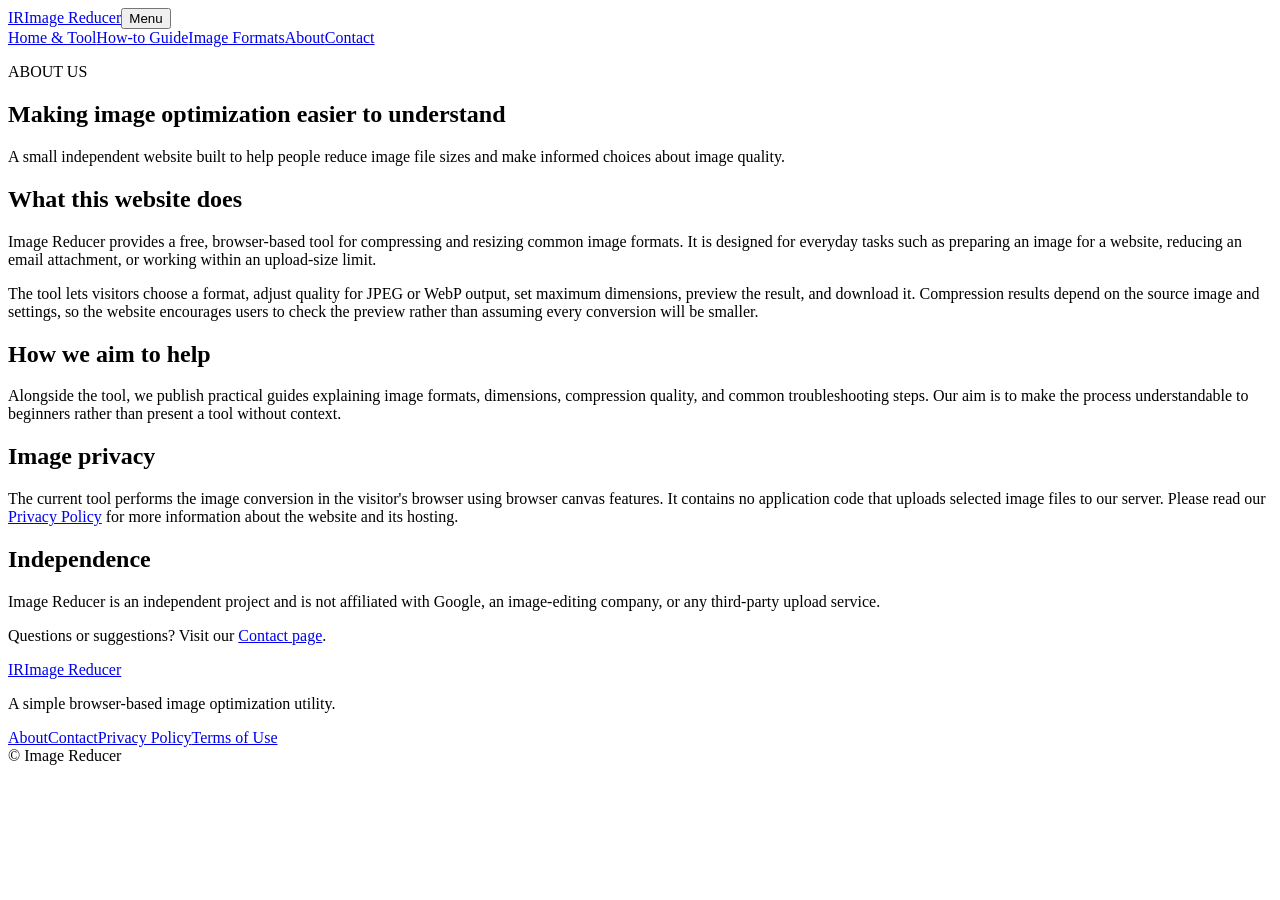
==== about.html @ 72b2bb8f "Add files via upload to improve the image reducer website" ====
<!doctype html>
<html lang="en"><head><meta charset="utf-8"><meta name="viewport" content="width=device-width,initial-scale=1"><title>About Image Reducer</title><meta name="description" content="Learn about Image Reducer, a simple browser-based image compression and resizing tool."><link rel="canonical" href="https://akshayaicw100-debug.github.io/about.html"><link rel="stylesheet" href="assets/styles.css"></head><body>
<header class="site-header"><div class="container nav"><a class="brand" href="index.html"><span class="brand-mark">IR</span><span>Image Reducer</span></a><button class="menu-toggle" aria-expanded="false" aria-controls="nav-links">Menu</button><nav id="nav-links" class="nav-links"><a href="index.html">Home & Tool</a><a href="guides/how-to-compress-images.html">How-to Guide</a><a href="guides/jpg-png-webp.html">Image Formats</a><a href="about.html">About</a><a href="contact.html">Contact</a></nav></div></header>
<main><section class="page-hero"><div class="container"><p class="eyebrow">ABOUT US</p><h1>Making image optimization easier to understand</h1><p class="lead">A small independent website built to help people reduce image file sizes and make informed choices about image quality.</p></div></section>
<article class="container article-content"><h2>What this website does</h2><p>Image Reducer provides a free, browser-based tool for compressing and resizing common image formats. It is designed for everyday tasks such as preparing an image for a website, reducing an email attachment, or working within an upload-size limit.</p><p>The tool lets visitors choose a format, adjust quality for JPEG or WebP output, set maximum dimensions, preview the result, and download it. Compression results depend on the source image and settings, so the website encourages users to check the preview rather than assuming every conversion will be smaller.</p><h2>How we aim to help</h2><p>Alongside the tool, we publish practical guides explaining image formats, dimensions, compression quality, and common troubleshooting steps. Our aim is to make the process understandable to beginners rather than present a tool without context.</p><h2>Image privacy</h2><p>The current tool performs the image conversion in the visitor's browser using browser canvas features. It contains no application code that uploads selected image files to our server. Please read our <a href="privacy.html">Privacy Policy</a> for more information about the website and its hosting.</p><h2>Independence</h2><p>Image Reducer is an independent project and is not affiliated with Google, an image-editing company, or any third-party upload service.</p><p>Questions or suggestions? Visit our <a href="contact.html">Contact page</a>.</p></article></main>
<footer class="site-footer"><div class="container footer-grid"><div><a class="brand" href="index.html"><span class="brand-mark">IR</span><span>Image Reducer</span></a><p class="small-note">A simple browser-based image optimization utility.</p></div><nav class="footer-links"><a href="about.html">About</a><a href="contact.html">Contact</a><a href="privacy.html">Privacy Policy</a><a href="terms.html">Terms of Use</a></nav></div><div class="container footer-bottom">© Image Reducer</div></footer><script src="assets/app.js" defer></script></body></html>
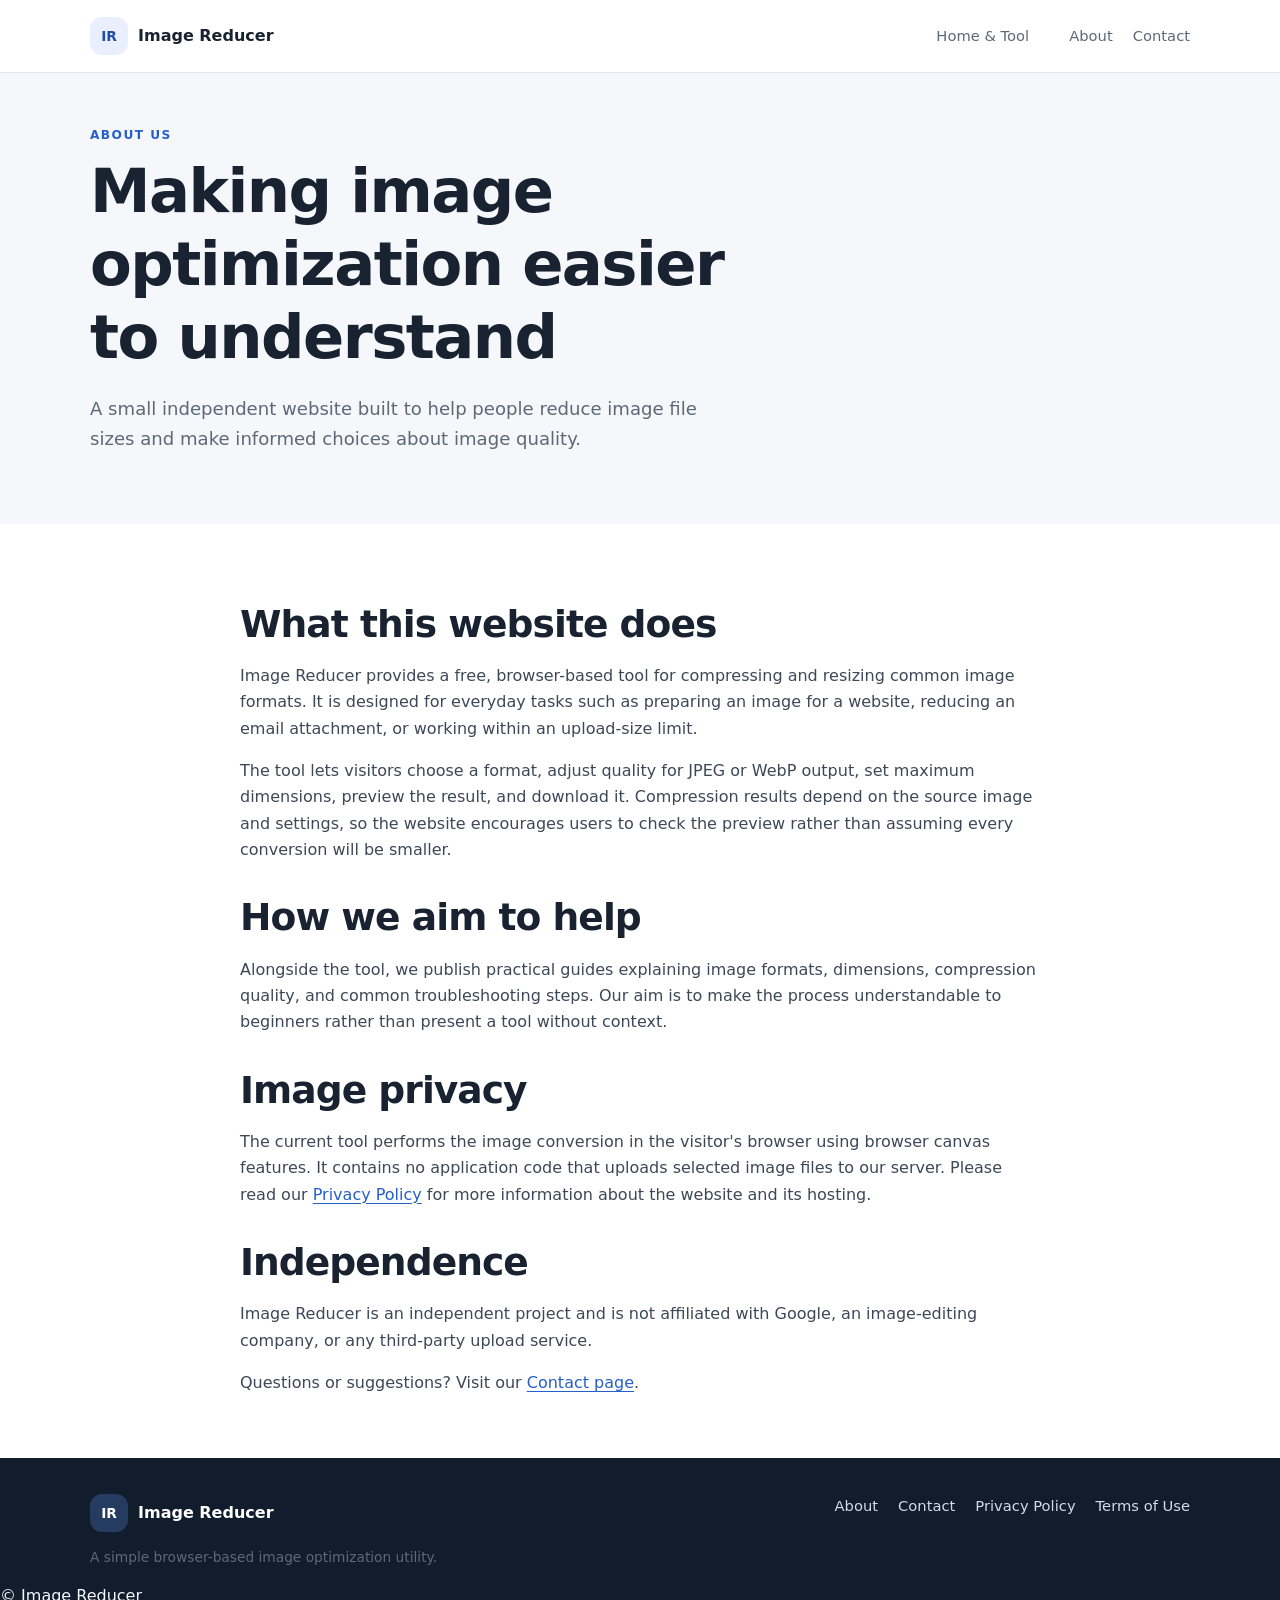
==== commit 36db1360: "Update about.html" ====
--- a/about.html
+++ b/about.html
@@ -1,6 +1,6 @@
 <!doctype html>
 <html lang="en"><head><meta charset="utf-8"><meta name="viewport" content="width=device-width,initial-scale=1"><title>About Image Reducer</title><meta name="description" content="Learn about Image Reducer, a simple browser-based image compression and resizing tool."><link rel="canonical" href="https://akshayaicw100-debug.github.io/about.html"><link rel="stylesheet" href="assets/styles.css"></head><body>
-<header class="site-header"><div class="container nav"><a class="brand" href="index.html"><span class="brand-mark">IR</span><span>Image Reducer</span></a><button class="menu-toggle" aria-expanded="false" aria-controls="nav-links">Menu</button><nav id="nav-links" class="nav-links"><a href="index.html">Home & Tool</a><a href="guides/how-to-compress-images.html">How-to Guide</a><a href="guides/jpg-png-webp.html">Image Formats</a><a href="about.html">About</a><a href="contact.html">Contact</a></nav></div></header>
+<header class="site-header"><div class="container nav"><a class="brand" href="index.html"><span class="brand-mark">IR</span><span>Image Reducer</span></a><button class="menu-toggle" aria-expanded="false" aria-controls="nav-links">Menu</button><nav id="nav-links" class="nav-links"><a href="index.html">Home & Tool</a><a href="guides/how-to-compress-images.html"><a href="about.html">About</a><a href="contact.html">Contact</a></nav></div></header>
 <main><section class="page-hero"><div class="container"><p class="eyebrow">ABOUT US</p><h1>Making image optimization easier to understand</h1><p class="lead">A small independent website built to help people reduce image file sizes and make informed choices about image quality.</p></div></section>
 <article class="container article-content"><h2>What this website does</h2><p>Image Reducer provides a free, browser-based tool for compressing and resizing common image formats. It is designed for everyday tasks such as preparing an image for a website, reducing an email attachment, or working within an upload-size limit.</p><p>The tool lets visitors choose a format, adjust quality for JPEG or WebP output, set maximum dimensions, preview the result, and download it. Compression results depend on the source image and settings, so the website encourages users to check the preview rather than assuming every conversion will be smaller.</p><h2>How we aim to help</h2><p>Alongside the tool, we publish practical guides explaining image formats, dimensions, compression quality, and common troubleshooting steps. Our aim is to make the process understandable to beginners rather than present a tool without context.</p><h2>Image privacy</h2><p>The current tool performs the image conversion in the visitor's browser using browser canvas features. It contains no application code that uploads selected image files to our server. Please read our <a href="privacy.html">Privacy Policy</a> for more information about the website and its hosting.</p><h2>Independence</h2><p>Image Reducer is an independent project and is not affiliated with Google, an image-editing company, or any third-party upload service.</p><p>Questions or suggestions? Visit our <a href="contact.html">Contact page</a>.</p></article></main>
-<footer class="site-footer"><div class="container footer-grid"><div><a class="brand" href="index.html"><span class="brand-mark">IR</span><span>Image Reducer</span></a><p class="small-note">A simple browser-based image optimization utility.</p></div><nav class="footer-links"><a href="about.html">About</a><a href="contact.html">Contact</a><a href="privacy.html">Privacy Policy</a><a href="terms.html">Terms of Use</a></nav></div><div class="container footer-bottom">© Image Reducer</div></footer><script src="assets/app.js" defer></script></body></html>+<footer class="site-footer"><div class="container footer-grid"><div><a class="brand" href="index.html"><span class="brand-mark">IR</span><span>Image Reducer</span></a><p class="small-note">A simple browser-based image optimization utility.</p></div><nav class="footer-links"><a href="about.html">About</a><a href="contact.html">Contact</a><a href="privacy.html">Privacy Policy</a><a href="terms.html">Terms of Use</a></nav></div><divclass="container footer-bottom">© Image Reducer</div></footer><script src="assets/app.js" defer></script></body></html>
--- a/assets/styles.css
+++ b/assets/styles.css
@@ -0,0 +1 @@
+*{box-sizing:border-box} :root{--ink:#182230;--muted:#5d6878;--line:#dfe5ed;--paper:#fff;--tint:#f5f7fb;--accent:#265fcb;--accent-dark:#194aa7;--mint:#e7f3ee}html{scroll-behavior:smooth}body{margin:0;font-family:Inter,ui-sans-serif,system-ui,-apple-system,BlinkMacSystemFont,"Segoe UI",sans-serif;color:var(--ink);background:var(--paper);line-height:1.65}a{color:var(--accent);text-underline-offset:3px}a:hover{color:var(--accent-dark)}.container{width:min(1100px,calc(100% - 36px));margin-inline:auto}.site-header{background:#fff;border-bottom:1px solid var(--line);position:relative;z-index:2}.nav{min-height:72px;display:flex;align-items:center;justify-content:space-between;gap:20px}.brand{display:inline-flex;align-items:center;gap:10px;text-decoration:none;color:var(--ink);font-weight:750}.brand-mark{display:grid;place-items:center;background:#e9efff;color:#204ca3;border-radius:12px;width:38px;height:38px;font-size:.86rem}.nav-links,.footer-links{display:flex;align-items:center;gap:20px;flex-wrap:wrap}.nav-links a,.footer-links a{font-size:.92rem;text-decoration:none;color:var(--muted)}.menu-toggle{display:none;border:1px solid var(--line);background:#fff;border-radius:8px;padding:8px 12px}.hero{padding:70px 0;background:linear-gradient(120deg,#f6f8ff 0%,#f8fbf9 100%)}.hero-grid{display:grid;grid-template-columns:1.1fr .9fr;gap:48px;align-items:center}.eyebrow{font-size:.76rem;letter-spacing:.12em;font-weight:800;color:var(--accent);margin:0 0 10px;text-transform:uppercase}h1,h2,h3{line-height:1.2;letter-spacing:-.025em}h1{font-size:clamp(2.3rem,5vw,3.8rem);margin:0 0 20px;max-width:720px}h2{font-size:clamp(1.7rem,3vw,2.35rem);margin:0 0 14px}h3{font-size:1.16rem;margin:0 0 9px}.lead{font-size:1.13rem;color:var(--muted);max-width:650px}.small-note,.field-help{font-size:.86rem;color:var(--muted)}.button{display:inline-flex;align-items:center;justify-content:center;border:0;border-radius:10px;padding:12px 18px;background:var(--accent);color:#fff;text-decoration:none;font:inherit;font-weight:700;cursor:pointer}.button:hover{background:var(--accent-dark);color:#fff}.button-secondary{background:#fff;color:var(--ink);border:1px solid var(--line)}.button-secondary:hover{background:#f0f3f8;color:var(--ink)}.hero-card,.tool-card,.info-card,.article-card{background:#fff;border:1px solid var(--line);border-radius:18px;box-shadow:0 12px 35px #1526440a}.hero-card{padding:18px}.mock-photo{min-height:245px;border-radius:12px;background:radial-gradient(circle at 65% 30%,#d6eadc 0 9%,transparent 10%),linear-gradient(145deg,#9fc4bc,#dce6ef 45%,#a7b8da);display:grid;place-items:center;overflow:hidden}.mock-photo span{background:#ffffffd9;padding:9px 16px;border-radius:9px;font-size:.8rem;letter-spacing:.2em;font-weight:800}.mock-stats,.result-stats{display:grid;grid-template-columns:repeat(3,1fr);gap:10px;padding-top:18px}.mock-stats strong,.result-stats strong{display:block;font-size:.96rem}.stat-label{display:block;color:var(--muted);font-size:.78rem}.section{padding:68px 0}.section-tint{background:var(--tint)}.section-heading{text-align:center;max-width:760px;margin:0 auto 28px}.section-heading>p:last-child{color:var(--muted)}.tool-card{max-width:850px;margin:auto;padding:24px}.upload-zone{display:flex;align-items:center;justify-content:center;flex-direction:column;gap:7px;padding:34px 18px;border:2px dashed #b9c8df;background:#f9fbff;border-radius:14px;text-align:center;cursor:pointer}.upload-zone input{max-width:100%;margin-top:8px}.upload-icon{font-size:2rem;color:var(--accent)}.status{font-size:.9rem;color:var(--muted);min-height:24px}.settings{border-top:1px solid var(--line);padding-top:20px}.settings-grid{display:grid;grid-template-columns:1fr 1fr;gap:18px}.settings-grid label{display:block;font-weight:700;margin-bottom:7px}.settings-grid input:not([type=range]),.settings-grid select{width:100%;padding:11px;border:1px solid #cbd4df;border-radius:8px;background:#fff;font:inherit}.settings-grid input[type=range]{width:100%}.button-row{display:flex;gap:10px;flex-wrap:wrap;margin:20px 0}.results{border-top:1px solid var(--line);padding-top:20px}.preview-grid{display:grid;grid-template-columns:1fr 1fr;gap:16px;margin:22px 0}.preview-grid figure{margin:0;padding:10px;border:1px solid var(--line);border-radius:12px;min-width:0}.preview-grid img{display:block;width:100%;height:240px;object-fit:contain;background:#f1f3f7;border-radius:8px}.preview-grid figcaption{font-size:.85rem;color:var(--muted);padding:8px 2px 0}.three-cards{display:grid;grid-template-columns:repeat(3,1fr);gap:16px}.info-card{padding:22px;box-shadow:none}.info-card p{color:var(--muted);margin-bottom:0}.content-narrow{max-width:800px}.content-narrow p{color:#3c4757}.steps li{padding:0 0 12px 6px}.steps li::marker{color:var(--accent);font-weight:800}details{border-bottom:1px solid var(--line);padding:16px 0}summary{cursor:pointer;font-weight:750}details p{margin-bottom:0}.site-footer{background:#111d2d;color:#f5f7fb;padding:36px 0 18px}.site-footer .brand{color:#fff}.site-footer .brand-mark{background:#263b60;color:#fff}.footer-grid{display:flex;justify-content:space-between;gap:30px;align-items:flex-start}.footer-links{max-width:520px}.footer-links a{color:#d3dbe7}.footer-bottom{border-top:1px solid #344052;margin-top:24px;padding-top:14px;color:#c4cedc;font-size:.85rem}.page-hero{padding:52px 0;background:var(--tint)}.article-content{max-width:800px;margin:0 auto;padding:46px 0}.article-content h2{margin-top:32px}.article-content p,.article-content li{color:#3d4857}.article-content .updated{font-size:.86rem;color:var(--muted)}.callout{padding:16px 18px;background:#f3f7ff;border-left:4px solid var(--accent);border-radius:8px;margin:22px 0}.contact-card{padding:22px;border:1px solid var(--line);border-radius:12px;background:#fff}.not-found{text-align:center;padding:80px 20px}@media(max-width:760px){.nav{flex-wrap:wrap;padding:12px 0}.menu-toggle{display:block}.nav-links{display:none;width:100%;padding:12px 0}.nav-links.open{display:flex;flex-direction:column;align-items:flex-start;gap:12px}.hero{padding:48px 0}.hero-grid{grid-template-columns:1fr;gap:28px}.mock-photo{min-height:180px}.section{padding:48px 0}.settings-grid,.preview-grid,.three-cards{grid-template-columns:1fr}.preview-grid img{height:220px}.footer-grid{flex-direction:column}.mock-stats,.result-stats{gap:8px}.mock-stats strong,.result-stats strong{font-size:.85rem}.tool-card{padding:15px}}@media(prefers-reduced-motion:reduce){html{scroll-behavior:auto}*{animation:none!important;transition:none!important}}
